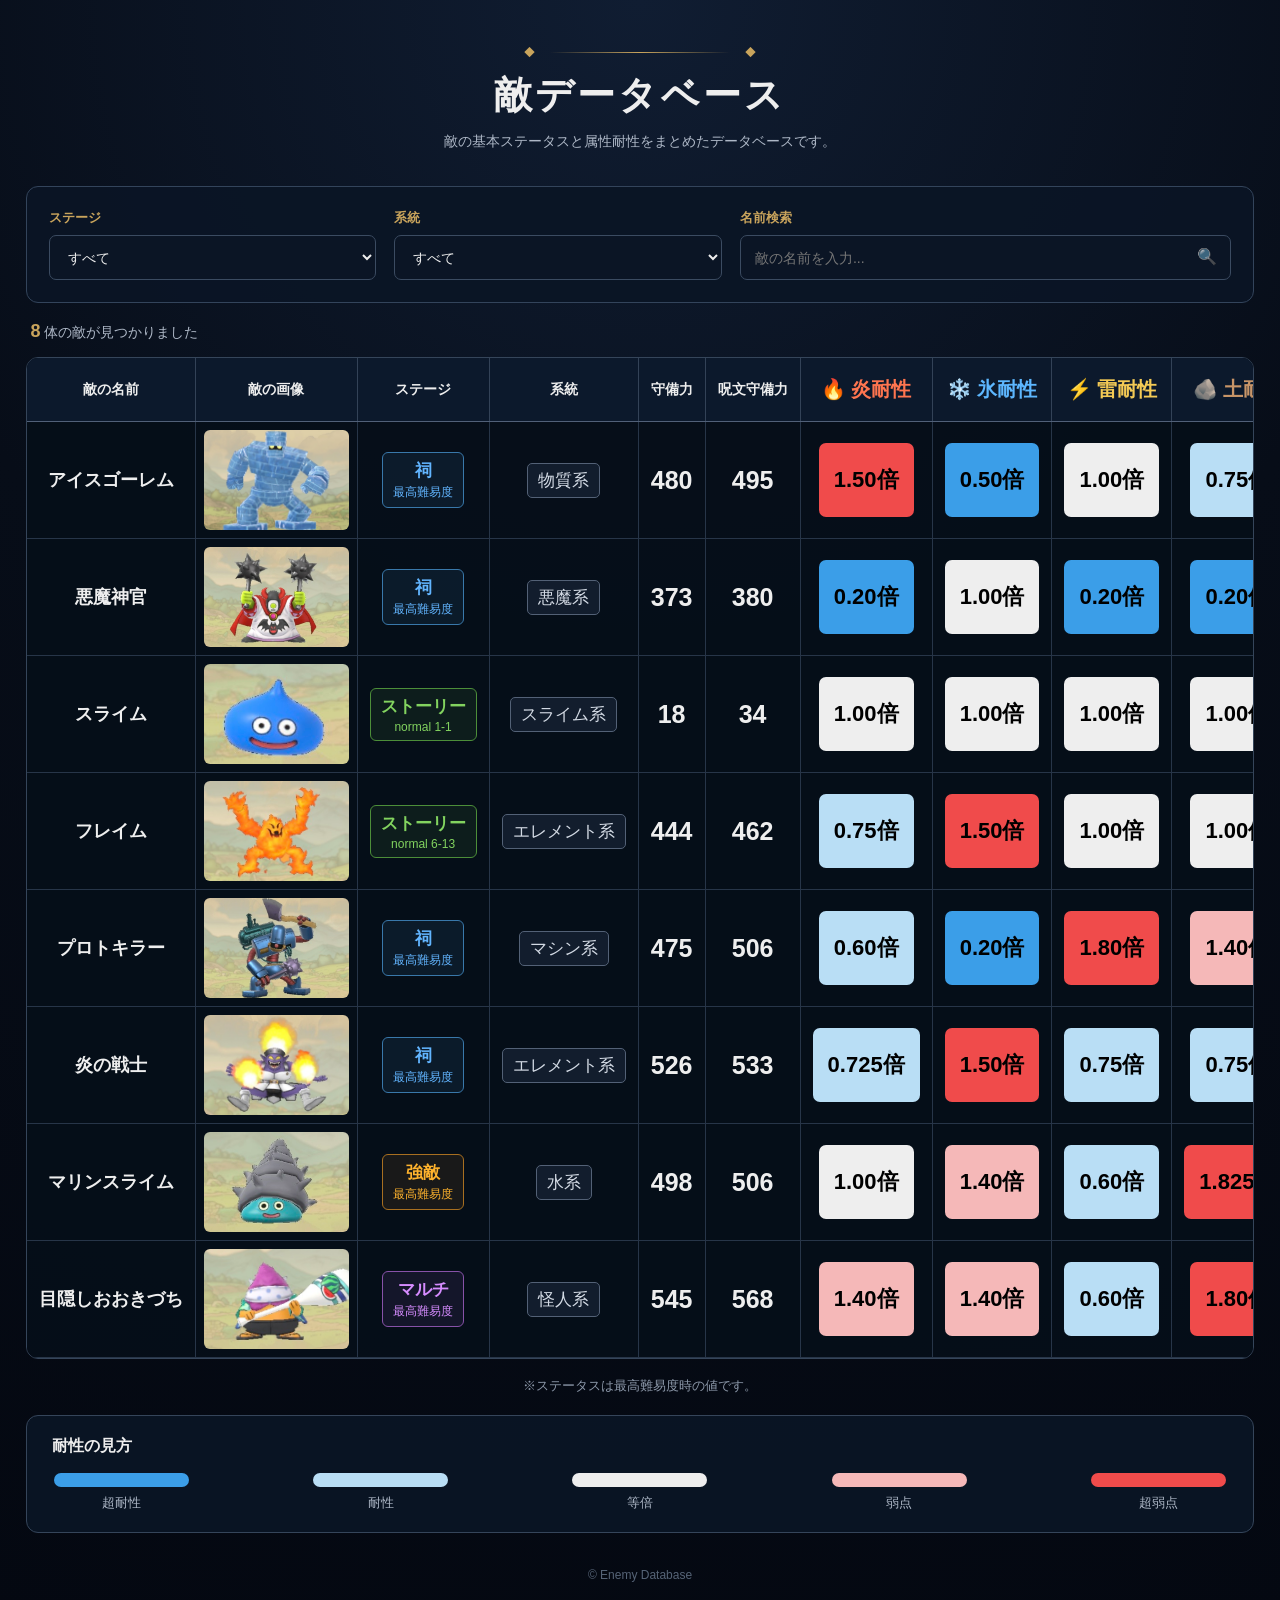
==== dqsg1.html @ b94763bd "Add files via upload" ====
<!DOCTYPE html>
<html lang="ja">

<head>
    <meta charset="UTF-8">
    <meta name="viewport" content="width=device-width, initial-scale=1.0">
    <title>敵データベース</title>
    <link rel="stylesheet" href="dqsg.css">
</head>

<body>
<header class="site-header">
    <div class="title-decoration">
        <span>◆</span>
        <div></div>
        <span>◆</span>
    </div>
    <h1>敵データベース</h1>
    <p> 敵の基本ステータスと属性耐性をまとめたデータベースです。</p>
</header>


<main class="container">
    <!-- ========================================
         検索・絞り込み
    ========================================= -->
    <section class="filter-area">

        <div class="filter-item">
            <label for="stage-filter">ステージ</label>

            <select id="stage-filter">
                <option value="all"> すべて</option>
                <option value="マルチ">マルチ（最高難易度）</option>
                <option value="強敵">強敵（最高難易度）</option>
                <option value="祠">祠（最高難易度）</option>
                <option value="ストーリー">ストーリー</option>
            </select>

        </div>


        <div class="filter-item">
            <label for="type-filter">系統</label>
            <select id="type-filter">

                <option value="all">すべて</option>
                <option value="スライム系">スライム系</option>
                <option value="けもの系">けもの系</option>
                <option value="ドラゴン系">ドラゴン系</option>
                <option value="悪魔系">悪魔系</option>
                <option value="物質系">物質系</option>
                <option value="ゾンビ系">ゾンビ系</option>
                <option value="エレメント系">エレメント系</option>
                <option value="植物系">植物系</option>
                <option value="虫系">虫系</option>
                <option value="水系">水系</option>
                <option value="鳥系">鳥系</option>
                <option value="マシン系">マシン系</option>
                <option value="怪人系">怪人系</option>
                <option value="？？？系">？？？系</option>
                
            </select>
        </div>


        <div class="filter-item search-box">

            <label for="name-search">名前検索</label>
            <div class="search-input">
                <input
                    type="text"
                    id="name-search"
                    placeholder="敵の名前を入力...">
                <span>🔍</span>
            </div>
        </div>
    </section>


    <!-- ========================================
         件数
    ========================================= -->
    <div class="result-info">
        <span id="result-count">5</span>
        体の敵が見つかりました </div>


    <!-- ========================================
         敵一覧
    ========================================= -->
    <section class="table-wrapper">

        <table id="enemy-table">
            <thead>
                <tr>
                    <th>敵の名前</th>
                    <th>敵の画像</th>
                    <th>ステージ</th>
                    <th>系統</th>
                    <th>守備力</th>
                    <th>呪文守備力</th>
                    <th class="element-fire">🔥 炎耐性</th>
                    <th class="element-ice">❄️ 氷耐性</th>
                    <th class="element-thunder">⚡ 雷耐性</th>
                    <th class="element-earth">🪨 土耐性</th>
                    <th class="element-wind"> 🌪️ 風耐性</th>
                    <th class="element-light">☀️ 光耐性</th>
                    <th class="element-dark">🌑 闇耐性</th>
                </tr
            </thead>


            <!--敵の情報色々書くところ沢山-->
            <tbody id="enemy-list">




                <tr
                    data-name="アイスゴーレム"
                    data-stage="祠"
                    data-type="物質系">

                    <td class="enemy-name">
                        <strong>アイスゴーレム</strong></td>

                    <td class="enemy-image"> 
                        <img
                            src="dqsgi/ai1.jpg"
                            alt="アイスゴーレム"> </td>

                    <td>
                        <span class="stage-badge stage-shrine">
                            祠
                            <small>最高難易度</small>
                        </span> </td>

                    <td> <span class="type-badge">物質系</span> </td>

                    <td> <span class="status-number">480</span> </td>
                    <td> <span class="status-number">495</span> </td>

                    <!-- ★ 属性耐性 ★ -->
                    <td class="resistance">
                        <span class="resistance-bad">1.50倍</span> </td>

                    <td class="resistance">
                        <span class="resistance-good">0.50倍</span> </td>

                    <td class="resistance">
                        <span class="resistance-normal">1.00倍</span> </td>

                    <td class="resistance">
                        <span class="resistance-slight-good">0.75倍</span> </td>

                    <td class="resistance">
                        <span class="resistance-slight-bad">1.25倍</span> </td>

                    <td class="resistance">
                        <span class="resistance-good">0.50倍</span> </td>

                    <td class="resistance">
                        <span class="resistance-good">0.50倍</span> </td>
                </tr>

                <tr
                    data-name="悪魔神官"
                    data-stage="祠"
                    data-type="悪魔系">

                    <td class="enemy-name">
                        <strong>悪魔神官</strong></td>

                    <td class="enemy-image">
                        <img
                            src="dqsgi/aku1.jpg"
                            alt="悪魔神官"></td>

                    <td>
                        <span class="stage-badge stage-shrine">
                            祠
                            <small>最高難易度</small>
                        </span> </td>

                    <td> <span class="type-badge">悪魔系</span> </td>

                    <td> <span class="status-number">373</span> </td>
                    <td> <span class="status-number">380</span> </td>

                    <!-- ★ 属性耐性 ★ -->
                    <td class="resistance">
                        <span class="resistance-good">0.20倍</span> </td>

                    <td class="resistance">
                        <span class="resistance-normal">1.00倍</span> </td>

                    <td class="resistance">
                        <span class="resistance-good">0.20倍</span> </td>

                    <td class="resistance">
                        <span class="resistance-good">0.20倍</span> </td>

                    <td class="resistance">
                        <span class="resistance-bad">1.40倍</span> </td>

                    <td class="resistance">
                        <span class="resistance-bad">1.80倍</span> </td>

                    <td class="resistance">
                        <span class="resistance-good">0.20倍</span> </td></td>
                </tr>

                <tr
                    data-name="スライム"
                    data-stage="ストーリー"
                    data-type="スライム系">

                    <td class="enemy-name">
                        <strong>スライム</strong></td>

                    <td class="enemy-image">
                        <img
                            src="dqsgi/sura1.jpg"
                            alt="スライム"> </td>

                    <td>
                        <span class="stage-badge stage-story">
                            ストーリー
                            <small>normal 1-1</small>
                        </span> </td>

                    <td> <span class="type-badge">スライム系</span> </td>

                    <td> <span class="status-number">18</span> </td>
                    <td> <span class="status-number">34</span> </td>

                    <!-- ★ 属性耐性 ★ -->
                    <td class="resistance">
                        <span class="resistance-normal">1.00倍</span> </td>

                    <td class="resistance">
                        <span class="resistance-normal">1.00倍</span> </td>

                    <td class="resistance">
                        <span class="resistance-normal">1.00倍</span> </td>

                    <td class="resistance">
                        <span class="resistance-normal">1.00倍</span> </td>

                    <td class="resistance">
                        <span class="resistance-normal">1.00倍</span> </td>

                    <td class="resistance">
                        <span class="resistance-normal">1.00倍</span> </td>

                    <td class="resistance">
                        <span class="resistance-normal">1.00倍</span> </td>
                </tr>

                <tr
                    data-name="フレイム"
                    data-stage="ストーリー"
                    data-type="エレメント系">

                    <td class="enemy-name">
                        <strong>フレイム</strong></td>

                    <td class="enemy-image">
                        <img
                            src="dqsgi/hure1.jpg"
                            alt="フレイム"> </td>

                    <td>
                        <span class="stage-badge stage-story">
                            ストーリー
                            <small>normal 6-13</small>
                        </span> </td>

                    <td> <span class="type-badge">エレメント系</span> </td>

                    <td> <span class="status-number">444</span> </td>
                    <td> <span class="status-number">462</span> </td>

                    <!-- ★ 属性耐性 ★ -->
                    <td class="resistance">
                        <span class="resistance-slight-good">0.75倍</span> </td>

                    <td class="resistance">
                        <span class="resistance-bad">1.50倍</span> </td>

                    <td class="resistance">
                        <span class="resistance-normal">1.00倍</span> </td>

                    <td class="resistance">
                        <span class="resistance-normal">1.00倍</span> </td>

                    <td class="resistance">
                        <span class="resistance-normal">1.00倍</span> </td>

                    <td class="resistance">
                        <span class="resistance-normal">1.00倍</span> </td>

                    <td class="resistance">
                        <span class="resistance-normal">1.00倍</span> </td>
                </tr>

                <tr
                    data-name="プロトキラー"
                    data-stage="祠"
                    data-type="マシン系">

                    <td class="enemy-name">
                        <strong>プロトキラー</strong></td>

                    <td class="enemy-image">
                        <img
                            src="dqsgi/puro1.jpg"
                            alt="プロトキラー"></td>

                    <td>
                        <span class="stage-badge stage-shrine">
                            祠
                            <small>最高難易度</small>
                        </span> </td>

                    <td> <span class="type-badge">マシン系</span> </td>

                    <td> <span class="status-number">475</span> </td>
                    <td> <span class="status-number">506</span> </td>

                    <!-- ★ 属性耐性 ★ -->
                    <td class="resistance">
                        <span class="resistance-slight-good">0.60倍</span> </td>

                    <td class="resistance">
                        <span class="resistance-good">0.20倍</span> </td>

                    <td class="resistance">
                        <span class="resistance-bad">1.80倍</span> </td>

                    <td class="resistance">
                        <span class="resistance-slight-bad">1.40倍</span> </td>

                    <td class="resistance">
                        <span class="resistance-normal">1.00倍</span> </td>

                    <td class="resistance">
                        <span class="resistance-good">0.20倍</span> </td>

                    <td class="resistance">
                        <span class="resistance-slight-good">0.60倍</span> </td>
                </tr>

                <tr
                    data-name="炎の戦士"
                    data-stage="祠"
                    data-type="エレメント系">

                    <td class="enemy-name">
                        <strong>炎の戦士</strong></td>

                    <td class="enemy-image">
                        <img
                            src="dqsgi/hono1.jpg"
                            alt="炎の戦士"> </td>

                    <td>
                        <span class="stage-badge stage-shrine">
                            祠
                            <small>最高難易度</small>
                        </span> </td>

                    <td> <span class="type-badge">エレメント系</span> </td>

                    <td> <span class="status-number">526</span> </td>
                    <td> <span class="status-number">533</span> </td>

                    <!-- ★ 属性耐性 ★ -->
                    <td class="resistance">
                        <span class="resistance-slight-good">0.725倍</span> </td>

                    <td class="resistance">
                        <span class="resistance-bad">1.50倍</span> </td>

                    <td class="resistance">
                        <span class="resistance-slight-good">0.75倍</span> </td>

                    <td class="resistance">
                        <span class="resistance-slight-good">0.75倍</span> </td>

                    <td class="resistance">
                        <span class="resistance-slight-good">0.75倍</span> </td>

                    <td class="resistance">
                        <span class="resistance-slight-good">0.75倍</span> </td>

                    <td class="resistance">
                        <span class="resistance-slight-bad">1.25倍</span> </td>
                </tr>

                <tr
                    data-name="マリンスライム"
                    data-stage="強敵"
                    data-type="水系">

                    <td class="enemy-name">
                        <strong>マリンスライム</strong></td>

                    <td class="enemy-image">
                        <img
                            src="dqsgi/tumu1.jpg"
                            alt="マリンスライム"> </td>

                    <td>
                        <span class="stage-badge stage-strong">
                            強敵
                            <small>最高難易度</small>
                        </span> </td>

                    <td> <span class="type-badge">水系</span> </td>

                    <td> <span class="status-number">498</span> </td>
                    <td> <span class="status-number">506</span> </td>

                    <!-- ★ 属性耐性 ★ -->
                    <td class="resistance">
                        <span class="resistance-normal">1.00倍</span> </td>

                    <td class="resistance">
                        <span class="resistance-slight-bad">1.40倍</span> </td>

                    <td class="resistance">
                        <span class="resistance-slight-good">0.60倍</span> </td>

                    <td class="resistance">
                        <span class="resistance-bad">1.825倍</span> </td>

                    <td class="resistance">
                        <span class="resistance-normal">1.00倍</span> </td>

                    <td class="resistance">
                        <span class="resistance-slight-good">0.60倍</span> </td>

                    <td class="resistance">
                        <span class="resistance-slight-good">0.60倍</span> </td>
                </tr>

                <tr
                    data-name="目隠しおおきづち"
                    data-stage="マルチ"
                    data-type="怪人系">

                    <td class="enemy-name">
                        <strong>目隠しおおきづち</strong></td>

                    <td class="enemy-image">
                        <img
                            src="dqsgi/meka1.jpg"
                            alt="目隠しおおきづち"> </td>

                    <td>
                        <span class="stage-badge stage-multi">
                            マルチ
                            <small>最高難易度</small>
                        </span> </td>

                    <td> <span class="type-badge">怪人系</span> </td>

                    <td> <span class="status-number">545</span> </td>
                    <td> <span class="status-number">568</span> </td>

                    <!-- ★ 属性耐性 ★ -->
                    <td class="resistance">
                        <span class="resistance-slight-bad">1.40倍</span> </td>

                    <td class="resistance">
                        <span class="resistance-slight-bad">1.40倍</span> </td>

                    <td class="resistance">
                        <span class="resistance-slight-good">0.60倍</span> </td>

                    <td class="resistance">
                        <span class="resistance-bad">1.80倍</span> </td>

                    <td class="resistance">
                        <span class="resistance-normal">1.00倍</span> </td>

                    <td class="resistance">
                        <span class="resistance-normal">1.00倍</span> </td>

                    <td class="resistance">
                        <span class="resistance-normal">1.00倍</span> </td>
                </tr>



            

                


            </tbody>
        </table>


        <div id="no-results" class="no-results">
            条件に一致する敵が見つかりませんでした。
        </div>
    </section>


    <!-- ========================================
         注意書き
    ========================================= -->
    <p class="data-note">※ステータスは最高難易度時の値です。</p>


    <!-- ========================================
         耐性の見方
    ========================================= -->
    <section class="resistance-guide">
        <h2>耐性の見方</h2>

        <div class="guide-items">
            <div>
                <span class="guide-value blue"></span>
                <span>超耐性</span>
            </div>

            <div>
                <span class="guide-value light-blue"></span>
                <span>耐性</span>
            </div>

            <div>
                <span class="guide-value normal"></span>
                <span>等倍</span>
            </div>

            <div>
                <span class="guide-value light-red"></span>
                <span>弱点</span>
            </div>

            <div>
                <span class="guide-value red"></span>
                <span>超弱点</span>
            </div>
        </div>
    </section>
</main>

<footer>
    © Enemy Database
</footer>


<script src="dqsg.js"></script>

</body> </html>
---- dqsg.css ----
/* ========================================
   基本設定
======================================== */
* {
    box-sizing: border-box;
}

body {
    margin: 0;

    background:
        radial-gradient(
            circle at top,
            #101d32 0%,
            #070d18 45%,
            #040811 100%  );

    color: #eeeeee;
    font-family:
        "Noto Sans JP",
        "Hiragino Kaku Gothic ProN",
        Meiryo,
        sans-serif;  }

.container {
    width: min(1800px, 96%);
    margin: 0 auto;   }


/* ========================================
   ヘッダー
======================================== */
.site-header {
    text-align: center;
    padding: 45px 20px 35px;  }

.site-header h1 {
    margin: 10px 0 12px;
    font-size: 38px;
    letter-spacing: 0.08em;  }

.site-header p {
    margin: 0;
    color: #aeb8c7;
    font-size: 14px;  }

.title-decoration {
    display: flex;
    justify-content: center;
    align-items: center;
    gap: 15px;  }

.title-decoration div {
    width: 180px;
    height: 1px;
    background:
        linear-gradient(
            to right,
            transparent,
            #c9a45c,
            transparent
        ); }

.title-decoration span {
    color: #c9a45c;
    font-size: 11px;  }


/* ========================================
   検索・絞り込み
======================================== */
.filter-area {
    display: grid;
    grid-template-columns:
        1fr 1fr 1.5fr;
    gap: 18px;
    padding: 22px;
    margin-bottom: 18px;
    background:
        rgba(10, 21, 37, 0.92);
    border: 1px solid #33445b;
    border-radius: 12px;  }

.filter-item {
    display: flex;
    flex-direction: column;
    gap: 8px;  }

.filter-item label {
    color: #c9a45c;
    font-size: 13px;
    font-weight: bold;  }

select,
input {
    width: 100%;
    height: 45px;
    padding: 0 14px;
    color: #eeeeee;
    background: #0b1525;
    border: 1px solid #3b4b61;
    border-radius: 7px;
    font-size: 14px;
    outline: none;  }

select:focus,
input:focus {
    border-color: #c9a45c; }

.search-input {
    position: relative; }

.search-input input {
    padding-right: 45px; }

.search-input span {
    position: absolute;
    right: 14px;
    top: 12px;
    opacity: 0.7; }


/* ========================================
   件数
======================================== */
.result-info {
    margin: 15px 5px;
    color: #aeb8c7;
    font-size: 14px; }

#result-count {
    color: #c9a45c;
    font-weight: bold;
    font-size: 18px; }


/* ========================================
   テーブル
======================================== */
.table-wrapper {
    overflow-x: auto;
    border: 1px solid #35455a;
    border-radius: 12px;
    background:
        rgba(6, 14, 25, 0.95); }

table {
    width: 100%;
    min-width: 1500px;
    border-collapse: collapse;  }

thead th {
    position: sticky;
    top: 0;
    z-index: 5;
    padding: 18px 12px;
    background: #0c192c;
    color: #eeeeee;
    border-right: 1px solid #334257;
    border-bottom: 1px solid #516078;
    font-size: 14px;
    white-space: nowrap; }


/* ========================================
   属性ヘッダー
======================================== */
.element-fire {
    color: #ff754f; 
    font-size: 20px;}

.element-ice {
    color: #5db7ff; 
    font-size: 20px;}

.element-thunder {
    color: #f4ca55; 
    font-size: 20px;}

.element-wind {
    color: #92d36e; 
    font-size: 20px;}

.element-dark {
    color: #bd80e8; 
    font-size: 20px;}

.element-light {
    color: #f4df86; 
    font-size: 20px;}

.element-earth {
    color: #c89568; 
    font-size: 20px;}


/* ========================================
   セル
======================================== */
tbody td {
    padding: 16px 12px;
    text-align: center;
    border-right: 1px solid #273548;
    border-bottom: 1px solid #273548;
    white-space: nowrap; }

tbody tr {
    transition:
        background 0.2s; }

tbody tr:hover {
    background:
    rgba(40, 58, 82, 0.4);}

 /*守備力などの数値のフォントのサイズ*/
.status-number {
    font-size: 25px;
    font-weight: bold;
}  

/* ========================================
   敵名
======================================== */
.enemy-name {
    min-width: 150px; }

.enemy-name strong {
    font-size: 18px; }


/* ========================================
   画像
======================================== */
.enemy-image {
    width: 160px;
    min-width: 160px;
    padding: 8px !important; }

.image-placeholder {
    width: 145px;
    height: 100px;
    display: flex;
    align-items: center;
    justify-content: center;
    margin: auto;
    background:
        linear-gradient(
            135deg,
            #18273b,
            #0c1626 );

    border: 1px dashed #56677d;
    border-radius: 6px;
    color: #748298;
    font-size: 13px; }

.enemy-image img {
    display: block;
    width: 145px;
    height: 100px;
    margin: auto;
    object-fit: cover;
    border-radius: 6px; }


/* ========================================
   系統
======================================== */
.type-badge {
    display: inline-block;
    padding: 5px 10px;
    border: 1px solid #536176;
    border-radius: 5px;
    background: #121d2d;
    color: #d3dae4;
    font-size: 17px; }


/* ========================================
   ステージ
======================================== */
.stage-badge {
    display: inline-flex;
    flex-direction: column;
    align-items: center;
    gap: 2px;
    padding: 6px 10px;
    border-radius: 6px;
    font-weight: bold;
    font-size: 17px; }


.stage-badge small {
    font-size: 12px;
    font-weight: normal; }

.stage-multi {
    color: #d68cff;
    border: 1px solid #8752a8;
    background:
        rgba(135, 82, 168, 0.12);  }

.stage-strong {
    color: #ffb32d;
    border: 1px solid #a86f20;
    background:
        rgba(168, 111, 32, 0.12); }

.stage-story {
    color: #82d35f;
    border: 1px solid #4c8e39;
    background:
        rgba(76, 142, 57, 0.12); }

.stage-shrine {
    color: #62b5ff;

    border: 1px solid #3978aa;

    background: rgba(57, 120, 170, 0.12);
}


/* ========================================
   ★★★★★
   属性耐性
   ★★★★★
======================================== */

/*
   属性耐性の「セル」

   背景色はここには付けない。
*/
.resistance {
    text-align: center;
    white-space: nowrap; }

/*
   実際に色が付く部分
   ★★★ 色付き部分の大きさは
   ここを変更 ★★★
   padding: 上下 左右;
*/
.resistance span {
    display: inline-block;
    padding: 22px 15px;
    border-radius: 7px;
    color: #000000 !important;
    font-weight: bold;
    font-size: 22px; }   /*0.50倍などのフォントの大きさ*/


/* ----------------------------------------
   0.50倍以下 → 青
---------------------------------------- */
.resistance-good {
    background-color: #3b9ee8; }

/* ----------------------------------------
   0.55〜0.95倍 → 薄い水色
---------------------------------------- */
.resistance-slight-good {
    background-color: #b9def5; }

/* ----------------------------------------
   1.00倍 → 白
---------------------------------------- */
.resistance-normal {
    background-color: #eeeeee; }

/* ----------------------------------------
   1.05〜1.45倍 → 薄い赤
---------------------------------------- */
.resistance-slight-bad {
    background-color: #f5b8b8; }

/* ----------------------------------------
   1.50倍以上 → 赤
---------------------------------------- */
.resistance-bad {
    background-color: #f04b4b; }


/* ========================================
   注意書き
======================================== */
.data-note {
    margin: 18px 0 0;
    text-align: center;
    color: #8d99aa;
    font-size: 13px; }


/* ========================================
   耐性の見方
======================================== */
.resistance-guide {
    margin-top: 20px;
    padding: 20px 25px;
    background:
        rgba(10, 21, 37, 0.92);
    border: 1px solid #35455a;
    border-radius: 12px; }

.resistance-guide h2 {
    margin: 0 0 16px;
    font-size: 16px;
    color: #eeeeee; }

.guide-items {
    display: flex;
    flex-wrap: wrap;
    justify-content: space-between;
    gap: 20px; }

.guide-items > div {
    display: flex;
    flex-direction: column;
    align-items: center;
    gap: 7px;
    min-width: 140px;
    font-size: 13px;
    color: #aeb8c7; }

.guide-value {
    display: inline-block;
    min-width: 135px;
    padding: 7px 12px;
    border-radius: 7px;
    text-align: center;
    font-weight: bold;
    color: #000000; }

.guide-value.blue {
    background-color: #3b9ee8; }

.guide-value.light-blue {
    background-color: #b9def5; }

.guide-value.normal {
    background-color: #eeeeee; }

.guide-value.light-red {
    background-color: #f5b8b8; }

.guide-value.red {
    background-color: #f04b4b; }


/* ========================================
   検索結果なし
======================================== */
.no-results {
    display: none;
    padding: 60px 20px;
    text-align: center;
    color: #8995a7; }


/* ========================================
   フッター
======================================== */
footer {
    padding: 35px;
    text-align: center;
    color: #566477;
    font-size: 12px; }


/* ========================================
   スマホ対応
======================================== */
@media (max-width: 700px) {

    .site-header {
        padding-top: 30px; }

    .site-header h1 {
        font-size: 28px; }

    .title-decoration div {
        width: 80px; }

    .filter-area {
        grid-template-columns: 1fr; }

    .guide-items {
        flex-direction: column; }
}
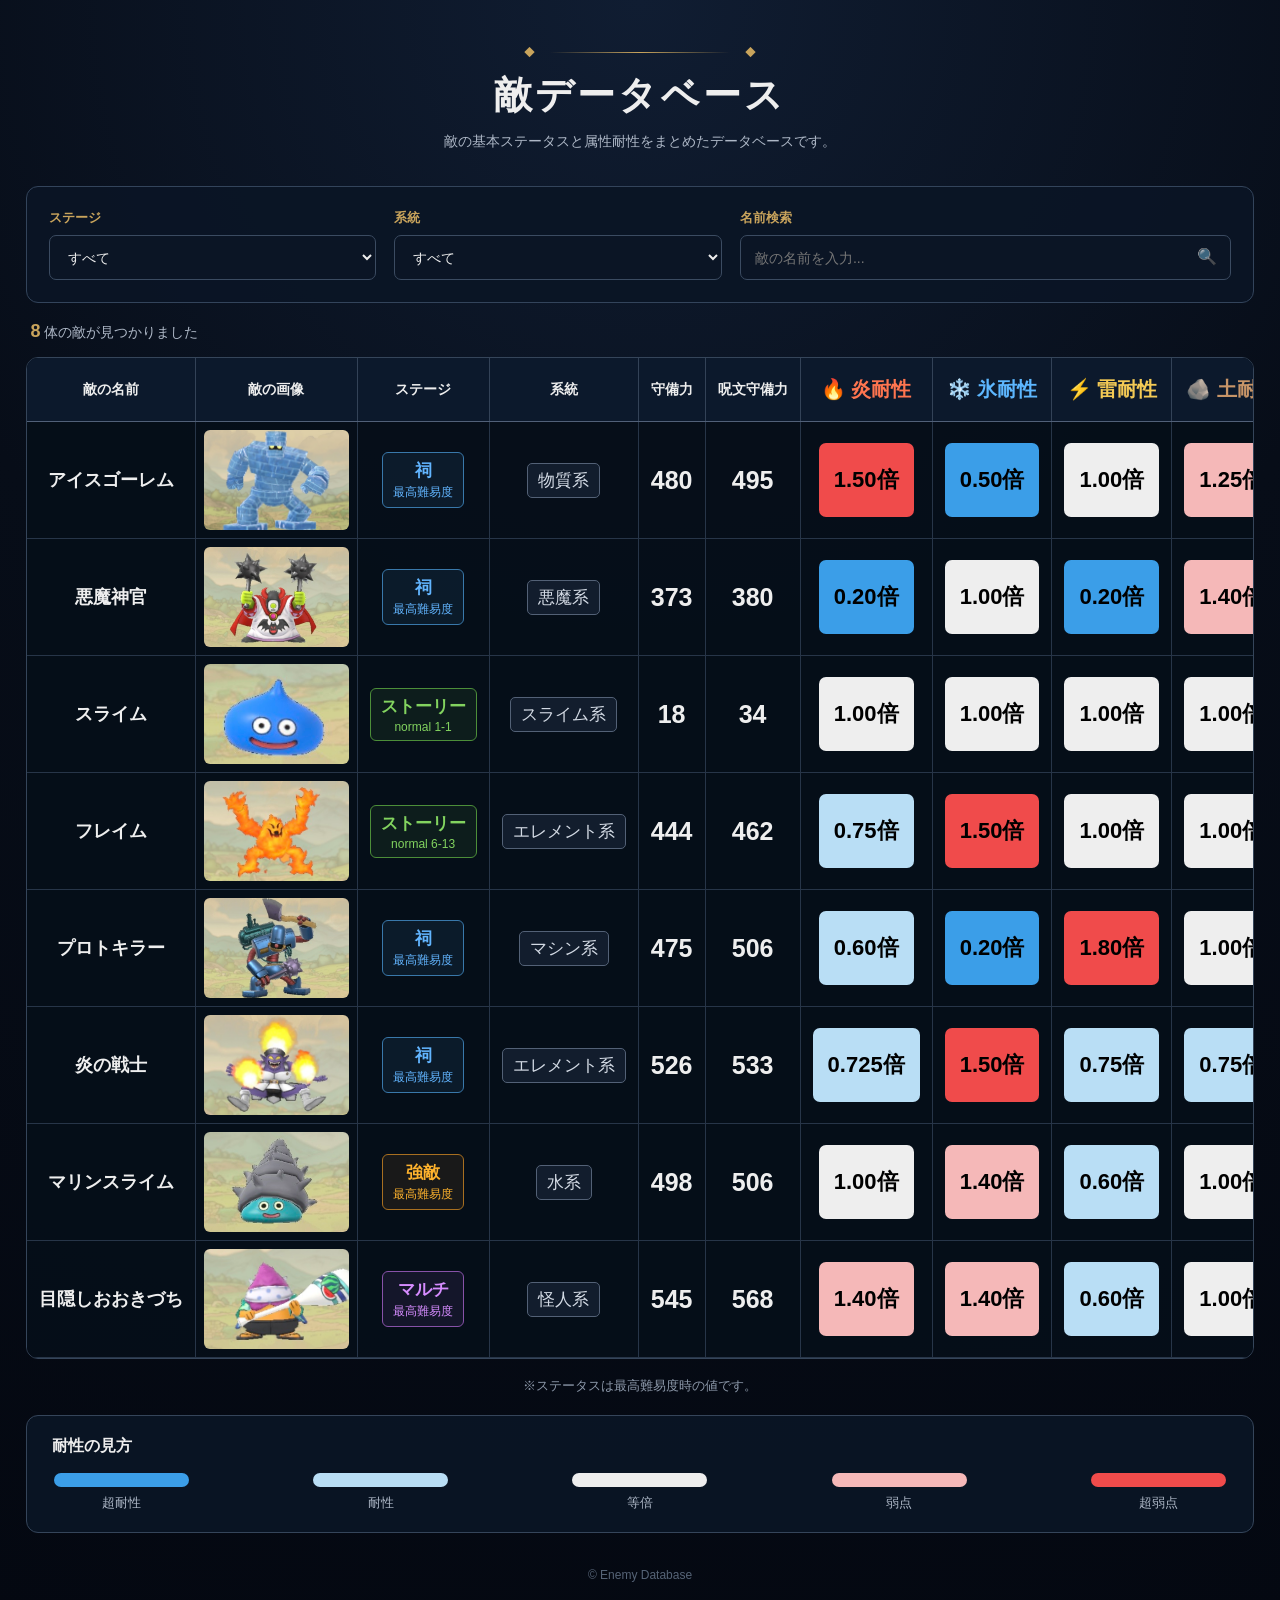
==== commit cf761f27: "Add files via upload" ====
--- a/dqsg1.html
+++ b/dqsg1.html
@@ -36,7 +36,6 @@
                 <option value="祠">祠（最高難易度）</option>
                 <option value="ストーリー">ストーリー</option>
             </select>
-
         </div>
 
 
@@ -152,10 +151,10 @@
                         <span class="resistance-normal">1.00倍</span> </td>
 
                     <td class="resistance">
+                        <span class="resistance-slight-bad">1.25倍</span> </td>
+                        
+                    <td class="resistance">
                         <span class="resistance-slight-good">0.75倍</span> </td>
-
-                    <td class="resistance">
-                        <span class="resistance-slight-bad">1.25倍</span> </td>
 
                     <td class="resistance">
                         <span class="resistance-good">0.50倍</span> </td>
@@ -199,10 +198,10 @@
                         <span class="resistance-good">0.20倍</span> </td>
 
                     <td class="resistance">
+                        <span class="resistance-slight-bad">1.40倍</span> </td>
+                        
+                    <td class="resistance">
                         <span class="resistance-good">0.20倍</span> </td>
-
-                    <td class="resistance">
-                        <span class="resistance-bad">1.40倍</span> </td>
 
                     <td class="resistance">
                         <span class="resistance-bad">1.80倍</span> </td>
@@ -340,11 +339,11 @@
                         <span class="resistance-bad">1.80倍</span> </td>
 
                     <td class="resistance">
+                        <span class="resistance-normal">1.00倍</span> </td>
+                        
+                    <td class="resistance">
                         <span class="resistance-slight-bad">1.40倍</span> </td>
-
-                    <td class="resistance">
-                        <span class="resistance-normal">1.00倍</span> </td>
-
+                   
                     <td class="resistance">
                         <span class="resistance-good">0.20倍</span> </td>
 
@@ -434,10 +433,10 @@
                         <span class="resistance-slight-good">0.60倍</span> </td>
 
                     <td class="resistance">
+                        <span class="resistance-normal">1.00倍</span> </td>
+                        
+                    <td class="resistance">
                         <span class="resistance-bad">1.825倍</span> </td>
-
-                    <td class="resistance">
-                        <span class="resistance-normal">1.00倍</span> </td>
 
                     <td class="resistance">
                         <span class="resistance-slight-good">0.60倍</span> </td>
@@ -481,10 +480,10 @@
                         <span class="resistance-slight-good">0.60倍</span> </td>
 
                     <td class="resistance">
-                        <span class="resistance-bad">1.80倍</span> </td>
-
-                    <td class="resistance">
-                        <span class="resistance-normal">1.00倍</span> </td>
+                        <span class="resistance-normal">1.00倍</span> </td>
+                        
+                    <td class="resistance">
+                        <span class="resistance-bad">1.80倍</span> </td>              
 
                     <td class="resistance">
                         <span class="resistance-normal">1.00倍</span> </td>
--- a/dqsg.css
+++ b/dqsg.css
@@ -468,23 +468,498 @@
     font-size: 12px; }
 
 
+
+
+
+
+
+
+ 
+
 /* ========================================
    スマホ対応
-======================================== */
-@media (max-width: 700px) {
+   ※ max-width: 700px のときだけ適用
+   ※ PC表示には影響なし
+======================================== */
+
+@media screen and (max-width: 700px) {
+
+    /* ========================================
+       全体
+    ======================================== */
+
+    body {
+        overflow-x: hidden;
+    }
+
+    .container {
+        width: 94%;
+        max-width: none;
+    }
+
+
+    /* ========================================
+       ヘッダー
+    ======================================== */
 
     .site-header {
-        padding-top: 30px; }
+        padding: 30px 12px 25px;
+    }
 
     .site-header h1 {
-        font-size: 28px; }
+        font-size: 27px;
+        margin: 8px 0 10px;
+    }
+
+    .site-header p {
+        font-size: 12px;
+    }
+
+    .title-decoration {
+        gap: 10px;
+    }
 
     .title-decoration div {
-        width: 80px; }
+        width: 60px;
+    }
+
+
+    /* ========================================
+       検索・絞り込み
+    ======================================== */
 
     .filter-area {
-        grid-template-columns: 1fr; }
+        display: grid !important;
+        grid-template-columns: 1fr !important;
+        gap: 13px;
+        padding: 16px;
+        margin-bottom: 15px;
+    }
+
+    .filter-item {
+        display: flex;
+        flex-direction: column;
+        gap: 6px;
+    }
+
+    .filter-item label {
+        font-size: 12px;
+    }
+
+    select,
+    input {
+        height: 43px;
+        font-size: 14px;
+    }
+
+
+    /* ========================================
+       件数
+    ======================================== */
+
+    .result-info {
+        margin: 12px 3px;
+        font-size: 13px;
+    }
+
+    #result-count {
+        font-size: 17px;
+    }
+
+
+    /* ========================================
+       ★ テーブルをスマホ用カードに変更 ★
+    ======================================== */
+
+    .table-wrapper {
+        width: 100%;
+        overflow: visible !important;
+
+        border: none !important;
+        border-radius: 0 !important;
+
+        background: transparent !important;
+    }
+
+    table {
+        display: block !important;
+
+        width: 100% !important;
+        min-width: 0 !important;
+
+        border: none !important;
+    }
+
+    thead {
+        display: none !important;
+    }
+
+    tbody {
+        display: block !important;
+        width: 100% !important;
+    }
+
+
+    /* ========================================
+       敵1体のカード
+    ======================================== */
+
+    tbody tr {
+        display: grid !important;
+
+        grid-template-columns: 1fr 1fr !important;
+
+        width: 100% !important;
+        min-width: 0 !important;
+
+        margin: 0 0 18px 0 !important;
+        padding: 0 !important;
+
+        background: rgba(10, 21, 37, 0.96) !important;
+
+        border: 1px solid #35455a !important;
+        border-radius: 12px !important;
+
+        overflow: hidden !important;
+
+        box-shadow: 0 5px 18px rgba(0, 0, 0, 0.25);
+
+        transition: none !important;
+    }
+
+    tbody tr:hover {
+        background: rgba(10, 21, 37, 0.96) !important;
+    }
+
+
+    /* ========================================
+       全セル共通
+    ======================================== */
+
+    tbody td {
+        display: flex !important;
+
+        align-items: center !important;
+        justify-content: center !important;
+
+        width: auto !important;
+        min-width: 0 !important;
+
+        padding: 12px !important;
+
+        white-space: normal !important;
+
+        border-right: 1px solid #273548 !important;
+        border-bottom: 1px solid #273548 !important;
+    }
+
+
+    /* ========================================
+       敵の名前
+    ======================================== */
+
+    tbody td.enemy-name {
+        grid-column: 1 / -1 !important;
+
+        min-width: 0 !important;
+
+        padding: 15px 10px !important;
+
+        border-right: none !important;
+
+        background: rgba(20, 34, 54, 0.85) !important;
+    }
+
+    .enemy-name strong {
+        font-size: 20px !important;
+    }
+
+
+    /* ========================================
+       画像
+    ======================================== */
+
+    tbody td.enemy-image {
+        grid-column: 1 / -1 !important;
+
+        width: 100% !important;
+        min-width: 0 !important;
+
+        padding: 12px !important;
+
+        border-right: none !important;
+
+        justify-content: center !important;
+    }
+
+    .enemy-image img {
+        display: block !important;
+
+        width: 180px !important;
+        max-width: 100% !important;
+
+        height: 125px !important;
+
+        object-fit: cover;
+
+        border-radius: 8px;
+    }
+
+    .image-placeholder {
+        width: 180px !important;
+        max-width: 100% !important;
+
+        height: 125px !important;
+
+        border-radius: 8px;
+    }
+
+
+    /* ========================================
+       ステージ・系統
+    ======================================== */
+
+    tbody td:nth-child(3),
+    tbody td:nth-child(4) {
+        min-height: 68px;
+
+        padding: 10px !important;
+    }
+
+    tbody td:nth-child(4) {
+        border-right: none !important;
+    }
+
+    .stage-badge {
+        font-size: 14px !important;
+
+        padding: 6px 9px !important;
+    }
+
+    .stage-badge small {
+        font-size: 11px !important;
+    }
+
+    .type-badge {
+        font-size: 14px !important;
+
+        padding: 5px 9px !important;
+    }
+
+
+        /* ========================================
+       守備力・呪文守備力
+    ======================================== */
+
+    tbody td:nth-child(5),
+    tbody td:nth-child(6) {
+        min-height: 68px;
+
+        padding: 10px !important;
+    }
+
+    tbody td:nth-child(6) {
+        border-right: none !important;
+    }
+
+    /* 守備力・呪文守備力の名前 */
+    tbody td:nth-child(5)::before {
+        content: "🛡️ 守備力";
+        font-size: 12px;
+        font-weight: bold;
+        color: #aaa;
+        margin-right: 8px;
+    }
+
+    tbody td:nth-child(6)::before {
+        content: "✨ 呪文守備力";
+        font-size: 12px;
+        font-weight: bold;
+        color: #aaa;
+        margin-right: 8px;
+    }
+
+    .status-number {
+        font-size: 22px !important;
+    }
+
+
+    /* ========================================
+       属性耐性
+       
+       HTMLの順番：
+       7  = 炎
+       8  = 氷
+       9  = 雷
+       10 = 土
+       11 = 風
+       12 = 光
+       13 = 闇
+    ======================================== */
+
+    tbody td.resistance {
+        position: relative;
+
+        display: flex !important;
+
+        align-items: center !important;
+        justify-content: space-between !important;
+
+        min-height: 60px;
+
+        padding: 8px 10px !important;
+
+        text-align: center;
+
+        border-right: 1px solid #273548 !important;
+    }
+
+
+    /* 右側の列だけ右線を消す */
+
+    tbody td:nth-child(8).resistance,
+    tbody td:nth-child(10).resistance,
+    tbody td:nth-child(12).resistance {
+        border-right: none !important;
+    }
+
+
+    /* ========================================
+       属性名
+    ======================================== */
+
+    tbody td:nth-child(7).resistance::before {
+        content: "🔥 炎";
+        color: #ff754f;
+
+        font-size: 13px;
+        font-weight: bold;
+    }
+
+    tbody td:nth-child(8).resistance::before {
+        content: "❄️ 氷";
+        color: #5db7ff;
+
+        font-size: 13px;
+        font-weight: bold;
+    }
+
+    tbody td:nth-child(9).resistance::before {
+        content: "⚡ 雷";
+        color: #f4ca55;
+
+        font-size: 13px;
+        font-weight: bold;
+    }
+
+    tbody td:nth-child(10).resistance::before {
+        content: "🪨 土";
+        color: #c89568;
+
+        font-size: 13px;
+        font-weight: bold;
+    }
+
+    tbody td:nth-child(11).resistance::before {
+        content: "🌪️ 風";
+        color: #92d36e;
+
+        font-size: 13px;
+        font-weight: bold;
+    }
+
+    tbody td:nth-child(12).resistance::before {
+        content: "☀️ 光";
+        color: #f4df86;
+
+        font-size: 13px;
+        font-weight: bold;
+    }
+
+    tbody td:nth-child(13).resistance::before {
+        content: "🌑 闇";
+        color: #bd80e8;
+
+        font-size: 13px;
+        font-weight: bold;
+    }
+
+
+    /* ========================================
+       属性倍率
+    ======================================== */
+
+    .resistance span {
+        display: inline-block !important;
+
+        padding: 6px 9px !important;
+
+        border-radius: 7px !important;
+
+        color: #000000 !important;
+
+        font-size: 15px !important;
+        font-weight: bold !important;
+
+        white-space: nowrap;
+    }
+
+
+    /* ========================================
+       注意書き
+    ======================================== */
+
+    .data-note {
+        margin: 15px 0 0;
+
+        font-size: 11px;
+    }
+
+
+    /* ========================================
+       耐性の見方
+    ======================================== */
+
+    .resistance-guide {
+        margin-top: 16px;
+
+        padding: 16px;
+    }
+
+    .resistance-guide h2 {
+        margin-bottom: 14px;
+
+        font-size: 15px;
+    }
 
     .guide-items {
-        flex-direction: column; }
+        display: grid !important;
+
+        grid-template-columns: 1fr 1fr !important;
+
+        gap: 14px;
+    }
+
+    .guide-items > div {
+        min-width: 0;
+
+        font-size: 12px;
+    }
+
+    .guide-value {
+        min-width: 90px;
+
+        padding: 6px 8px;
+    }
+
+
+    /* ========================================
+       フッター
+    ======================================== */
+
+    footer {
+        padding: 25px 10px;
+
+        font-size: 11px;
+    }
 }
